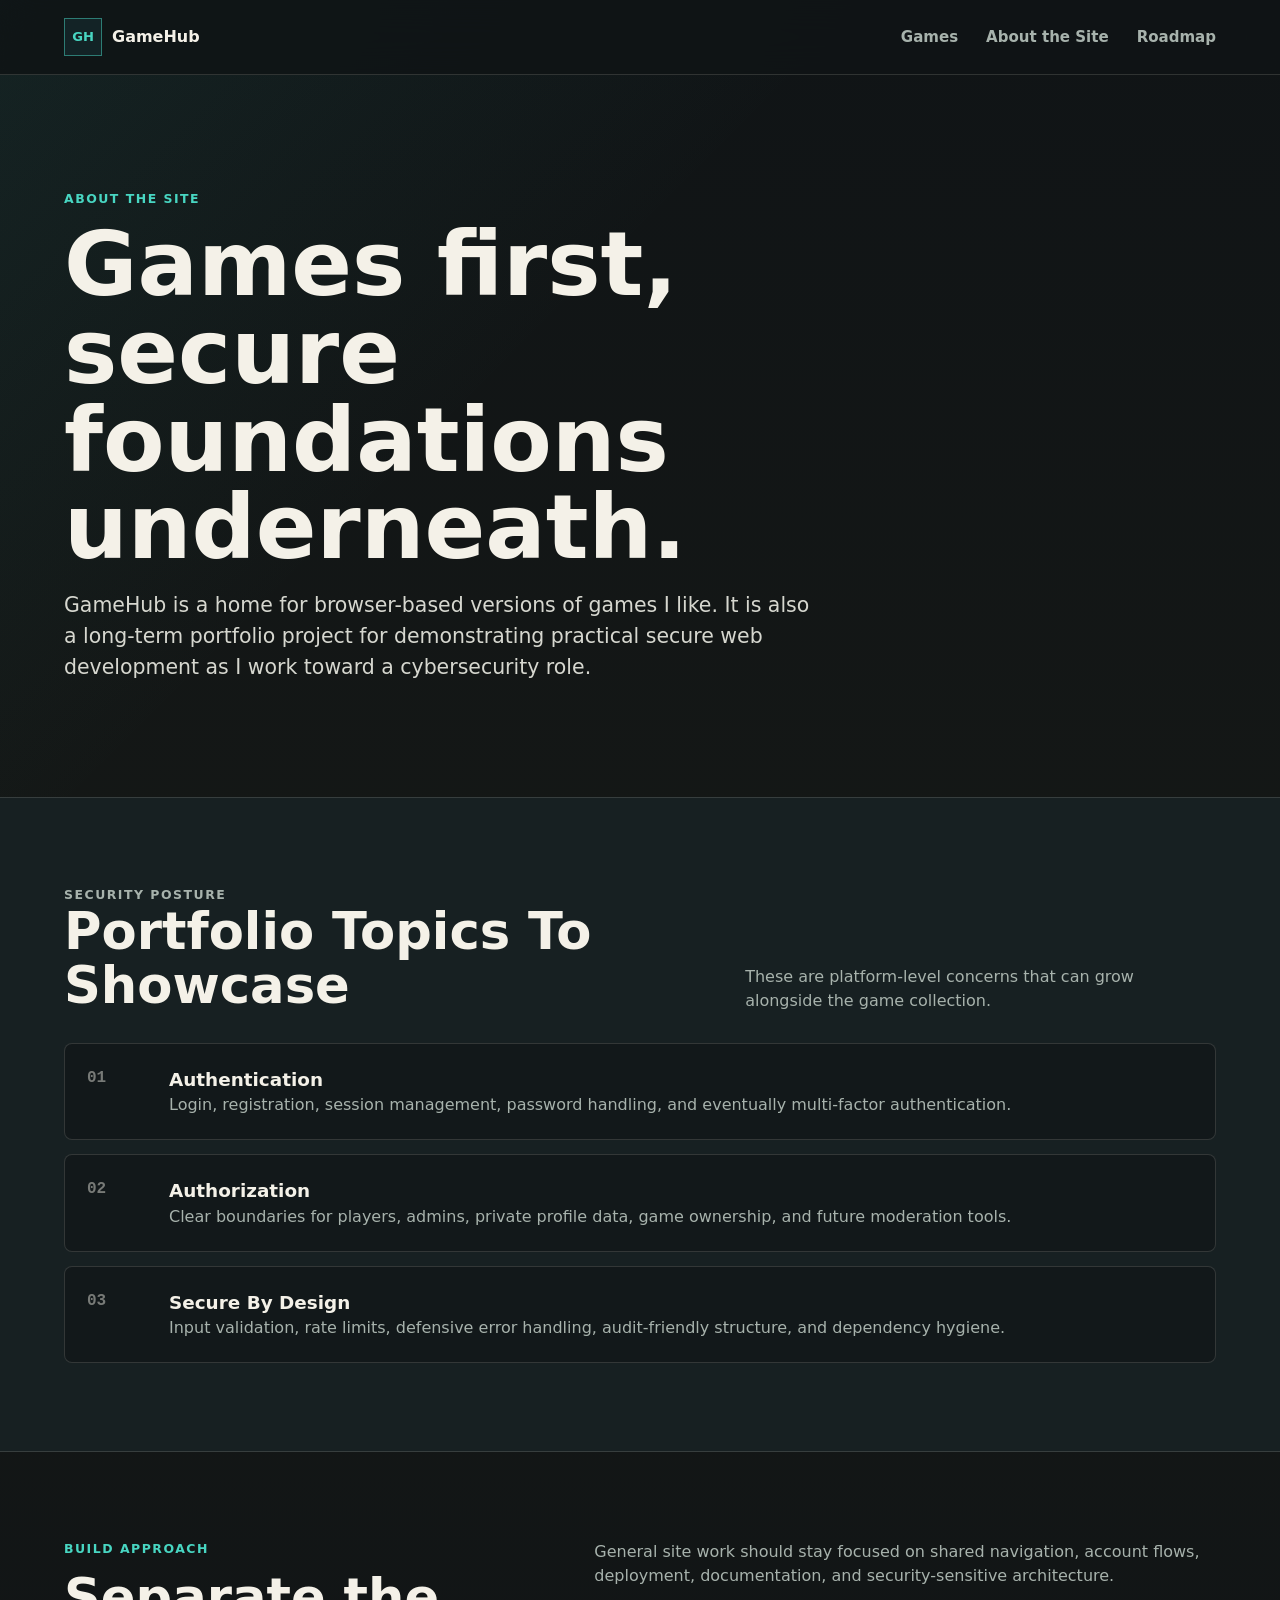
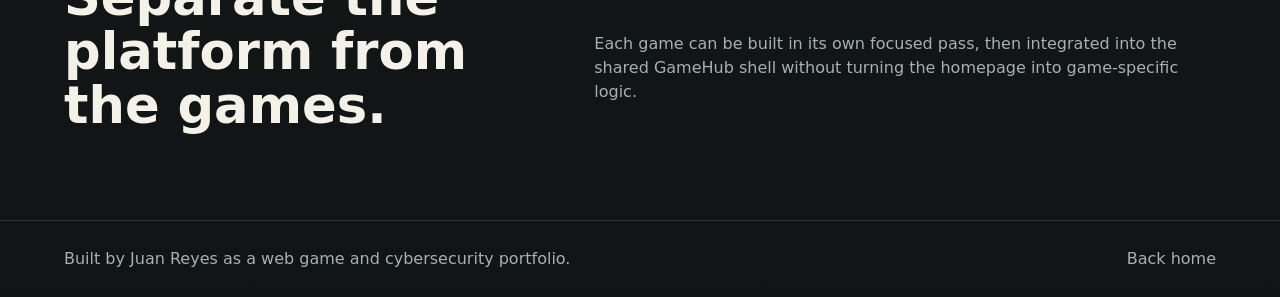
==== about.html @ 7355b630 "Added scaffholding for the app" ====
<!DOCTYPE html>
<html lang="en">
<head>
  <meta charset="UTF-8">
  <meta name="viewport" content="width=device-width, initial-scale=1.0">
  <title>About the Site | GameHub</title>
  <meta name="description" content="About GameHub, a browser game collection and cybersecurity portfolio project.">
  <link rel="stylesheet" href="styles.css">
</head>
<body>
  <header class="site-header">
    <a class="brand" href="index.html" aria-label="GameHub home">
      <span class="brand-mark">GH</span>
      <span>GameHub</span>
    </a>
    <nav class="site-nav" aria-label="Primary navigation">
      <a href="index.html#games">Games</a>
      <a href="about.html" aria-current="page">About the Site</a>
      <a href="index.html#roadmap">Roadmap</a>
    </nav>
  </header>

  <main>
    <section class="page-hero" aria-labelledby="about-title">
      <p class="eyebrow">About the site</p>
      <h1 id="about-title">Games first, secure foundations underneath.</h1>
      <p>
        GameHub is a home for browser-based versions of games I like. It is also a long-term portfolio project for demonstrating practical secure web development as I work toward a cybersecurity role.
      </p>
    </section>

    <section class="security-band" aria-labelledby="security-title">
      <div class="section-heading">
        <div>
          <p class="section-kicker">Security posture</p>
          <h2 id="security-title">Portfolio Topics To Showcase</h2>
        </div>
        <p>These are platform-level concerns that can grow alongside the game collection.</p>
      </div>

      <div class="security-list">
        <div class="security-item">
          <span class="security-number">01</span>
          <div>
            <h3>Authentication</h3>
            <p>Login, registration, session management, password handling, and eventually multi-factor authentication.</p>
          </div>
        </div>
        <div class="security-item">
          <span class="security-number">02</span>
          <div>
            <h3>Authorization</h3>
            <p>Clear boundaries for players, admins, private profile data, game ownership, and future moderation tools.</p>
          </div>
        </div>
        <div class="security-item">
          <span class="security-number">03</span>
          <div>
            <h3>Secure By Design</h3>
            <p>Input validation, rate limits, defensive error handling, audit-friendly structure, and dependency hygiene.</p>
          </div>
        </div>
      </div>
    </section>

    <section class="section about-notes" aria-labelledby="approach-title">
      <div>
        <p class="section-kicker">Build approach</p>
        <h2 id="approach-title">Separate the platform from the games.</h2>
      </div>
      <div class="note-list">
        <p>General site work should stay focused on shared navigation, account flows, deployment, documentation, and security-sensitive architecture.</p>
        <p>Each game can be built in its own focused pass, then integrated into the shared GameHub shell without turning the homepage into game-specific logic.</p>
      </div>
    </section>
  </main>

  <footer class="site-footer">
    <p>Built by Juan Reyes as a web game and cybersecurity portfolio.</p>
    <a href="index.html">Back home</a>
  </footer>
</body>
</html>
---- styles.css ----
:root {
  color-scheme: dark;
  --bg: #101416;
  --surface: #161d20;
  --surface-strong: #20282c;
  --text: #f4f1e8;
  --muted: #a7b2ac;
  --line: rgba(244, 241, 232, 0.14);
  --teal: #48d6c2;
  --amber: #f3b35d;
  --red: #e46666;
  --green: #9ad36a;
  --shadow: 0 24px 70px rgba(0, 0, 0, 0.34);
}

* {
  box-sizing: border-box;
}

html {
  scroll-behavior: smooth;
}

body {
  margin: 0;
  background:
    linear-gradient(135deg, rgba(72, 214, 194, 0.08), transparent 28%),
    linear-gradient(180deg, #101416 0%, #151816 55%, #101416 100%);
  color: var(--text);
  font-family: Inter, system-ui, -apple-system, BlinkMacSystemFont, "Segoe UI", sans-serif;
  line-height: 1.5;
}

a {
  color: inherit;
}

img {
  display: block;
  max-width: 100%;
}

.site-header {
  position: sticky;
  top: 0;
  z-index: 10;
  display: flex;
  align-items: center;
  justify-content: space-between;
  gap: 24px;
  padding: 18px clamp(20px, 5vw, 72px);
  background: rgba(16, 20, 22, 0.86);
  border-bottom: 1px solid var(--line);
  backdrop-filter: blur(18px);
}

.brand,
.site-nav,
.hero-actions,
.card-topline,
.site-footer {
  display: flex;
  align-items: center;
}

.brand {
  gap: 10px;
  color: var(--text);
  font-weight: 800;
  text-decoration: none;
}

.brand-mark {
  display: grid;
  width: 38px;
  height: 38px;
  place-items: center;
  border: 1px solid rgba(72, 214, 194, 0.5);
  background: #132326;
  color: var(--teal);
  font-size: 0.82rem;
  letter-spacing: 0;
}

.site-nav {
  gap: clamp(12px, 3vw, 28px);
  color: var(--muted);
  font-size: 0.94rem;
  font-weight: 600;
}

.site-nav a,
.site-footer a {
  text-decoration: none;
}

.site-nav a:hover,
.site-footer a:hover {
  color: var(--teal);
}

.hero {
  display: grid;
  grid-template-columns: minmax(0, 0.9fr) minmax(360px, 1.1fr);
  gap: clamp(28px, 5vw, 68px);
  min-height: calc(100vh - 76px);
  padding: clamp(44px, 8vw, 92px) clamp(20px, 5vw, 72px) clamp(34px, 6vw, 70px);
  align-items: center;
  border-bottom: 1px solid var(--line);
}

.page-hero {
  max-width: 980px;
  padding: clamp(64px, 9vw, 120px) clamp(20px, 5vw, 72px);
}

.page-hero h1 {
  max-width: 920px;
  font-size: clamp(3rem, 7vw, 6rem);
  line-height: 0.98;
}

.page-hero p:last-child {
  max-width: 760px;
  margin-bottom: 0;
  color: #d6d7cf;
  font-size: clamp(1.05rem, 2vw, 1.28rem);
}

.hero-copy {
  max-width: 690px;
}

.eyebrow,
.section-kicker {
  margin: 0 0 12px;
  color: var(--teal);
  font-size: 0.78rem;
  font-weight: 800;
  letter-spacing: 0.12em;
  text-transform: uppercase;
}

h1,
h2,
h3,
p {
  margin-top: 0;
}

h1 {
  margin-bottom: 18px;
  font-size: clamp(3.3rem, 7.5vw, 6.1rem);
  line-height: 0.9;
  letter-spacing: 0;
}

h2 {
  margin-bottom: 0;
  font-size: clamp(2rem, 4vw, 3.4rem);
  line-height: 1.05;
  letter-spacing: 0;
}

h3 {
  margin-bottom: 10px;
  font-size: 1.15rem;
  letter-spacing: 0;
}

.hero-lede {
  max-width: 620px;
  margin-bottom: 28px;
  color: #d6d7cf;
  font-size: clamp(1.02rem, 2vw, 1.22rem);
}

.hero-actions {
  flex-wrap: wrap;
  gap: 12px;
}

.button {
  display: inline-flex;
  min-height: 46px;
  align-items: center;
  justify-content: center;
  padding: 0 18px;
  border: 1px solid var(--line);
  border-radius: 6px;
  font-weight: 800;
  text-decoration: none;
}

.button.primary {
  background: var(--teal);
  color: #071311;
  border-color: transparent;
}

.button.secondary {
  background: rgba(244, 241, 232, 0.06);
  color: var(--text);
}

.hero-visual {
  overflow: hidden;
  border: 1px solid rgba(244, 241, 232, 0.16);
  border-radius: 8px;
  background: var(--surface);
  box-shadow: var(--shadow);
}

.hero-visual img {
  width: 100%;
  height: min(62vh, 620px);
  object-fit: cover;
}

.section,
.security-band {
  padding: clamp(54px, 7vw, 88px) clamp(20px, 5vw, 72px);
}

.intro,
.section-heading {
  display: grid;
  grid-template-columns: minmax(0, 0.95fr) minmax(260px, 0.72fr);
  gap: clamp(22px, 5vw, 60px);
  align-items: end;
}

.intro {
  background: #f4f1e8;
  color: #141615;
}

.intro .section-kicker {
  color: #0f8175;
}

.intro p:last-child,
.section-heading p {
  margin-bottom: 0;
  color: var(--muted);
}

.intro p:last-child {
  color: #4b5551;
  font-size: 1.05rem;
}

.game-grid {
  display: grid;
  grid-template-columns: repeat(4, minmax(0, 1fr));
  gap: 16px;
  margin-top: 28px;
}

.game-card {
  min-height: 230px;
  padding: 20px;
  border: 1px solid var(--line);
  border-radius: 8px;
  background: linear-gradient(180deg, rgba(244, 241, 232, 0.07), rgba(244, 241, 232, 0.03));
}

.game-card p,
.security-item p,
.roadmap li {
  color: var(--muted);
}

.card-topline {
  justify-content: space-between;
  gap: 14px;
  margin-bottom: 36px;
}

.status {
  display: inline-flex;
  align-items: center;
  min-height: 28px;
  padding: 0 10px;
  border-radius: 999px;
  font-size: 0.74rem;
  font-weight: 800;
  text-transform: uppercase;
}

.status.planned {
  background: rgba(243, 179, 93, 0.15);
  color: var(--amber);
}

.card-code,
.security-number {
  color: rgba(244, 241, 232, 0.45);
  font-family: "Segoe UI Mono", Consolas, monospace;
  font-weight: 700;
}

.security-band {
  background: #172022;
  border-block: 1px solid var(--line);
}

.security-list {
  display: grid;
  gap: 14px;
  margin-top: 30px;
}

.security-item {
  display: grid;
  grid-template-columns: 64px minmax(0, 1fr);
  gap: 18px;
  padding: 22px;
  border: 1px solid var(--line);
  border-radius: 8px;
  background: rgba(16, 20, 22, 0.54);
}

.security-item h3,
.security-item p {
  margin-bottom: 0;
}

.roadmap {
  display: grid;
  grid-template-columns: minmax(0, 0.7fr) minmax(300px, 1fr);
  gap: clamp(28px, 5vw, 72px);
}

.about-notes {
  display: grid;
  grid-template-columns: minmax(0, 0.75fr) minmax(300px, 1fr);
  gap: clamp(28px, 5vw, 72px);
}

.note-list {
  display: grid;
  gap: 16px;
}

.note-list p {
  margin-bottom: 0;
  color: var(--muted);
}

.roadmap ol {
  display: grid;
  gap: 14px;
  margin: 0;
  padding-left: 24px;
}

.roadmap li {
  padding-left: 10px;
}

.site-footer {
  justify-content: space-between;
  gap: 18px;
  padding: 26px clamp(20px, 5vw, 72px);
  border-top: 1px solid var(--line);
  color: var(--muted);
}

.site-footer p {
  margin: 0;
}

@media (max-width: 980px) {
  .hero,
  .intro,
  .section-heading,
  .roadmap,
  .about-notes {
    grid-template-columns: 1fr;
  }

  .hero {
    min-height: auto;
  }

  .hero-visual img {
    height: 420px;
  }

  .game-grid {
    grid-template-columns: repeat(2, minmax(0, 1fr));
  }
}

@media (max-width: 640px) {
  .site-header,
  .site-footer {
    align-items: flex-start;
    flex-direction: column;
  }

  .site-nav {
    width: 100%;
    justify-content: space-between;
  }

  .hero-visual img {
    height: 320px;
  }

  .game-grid {
    grid-template-columns: 1fr;
  }

  .security-item {
    grid-template-columns: 1fr;
  }
}
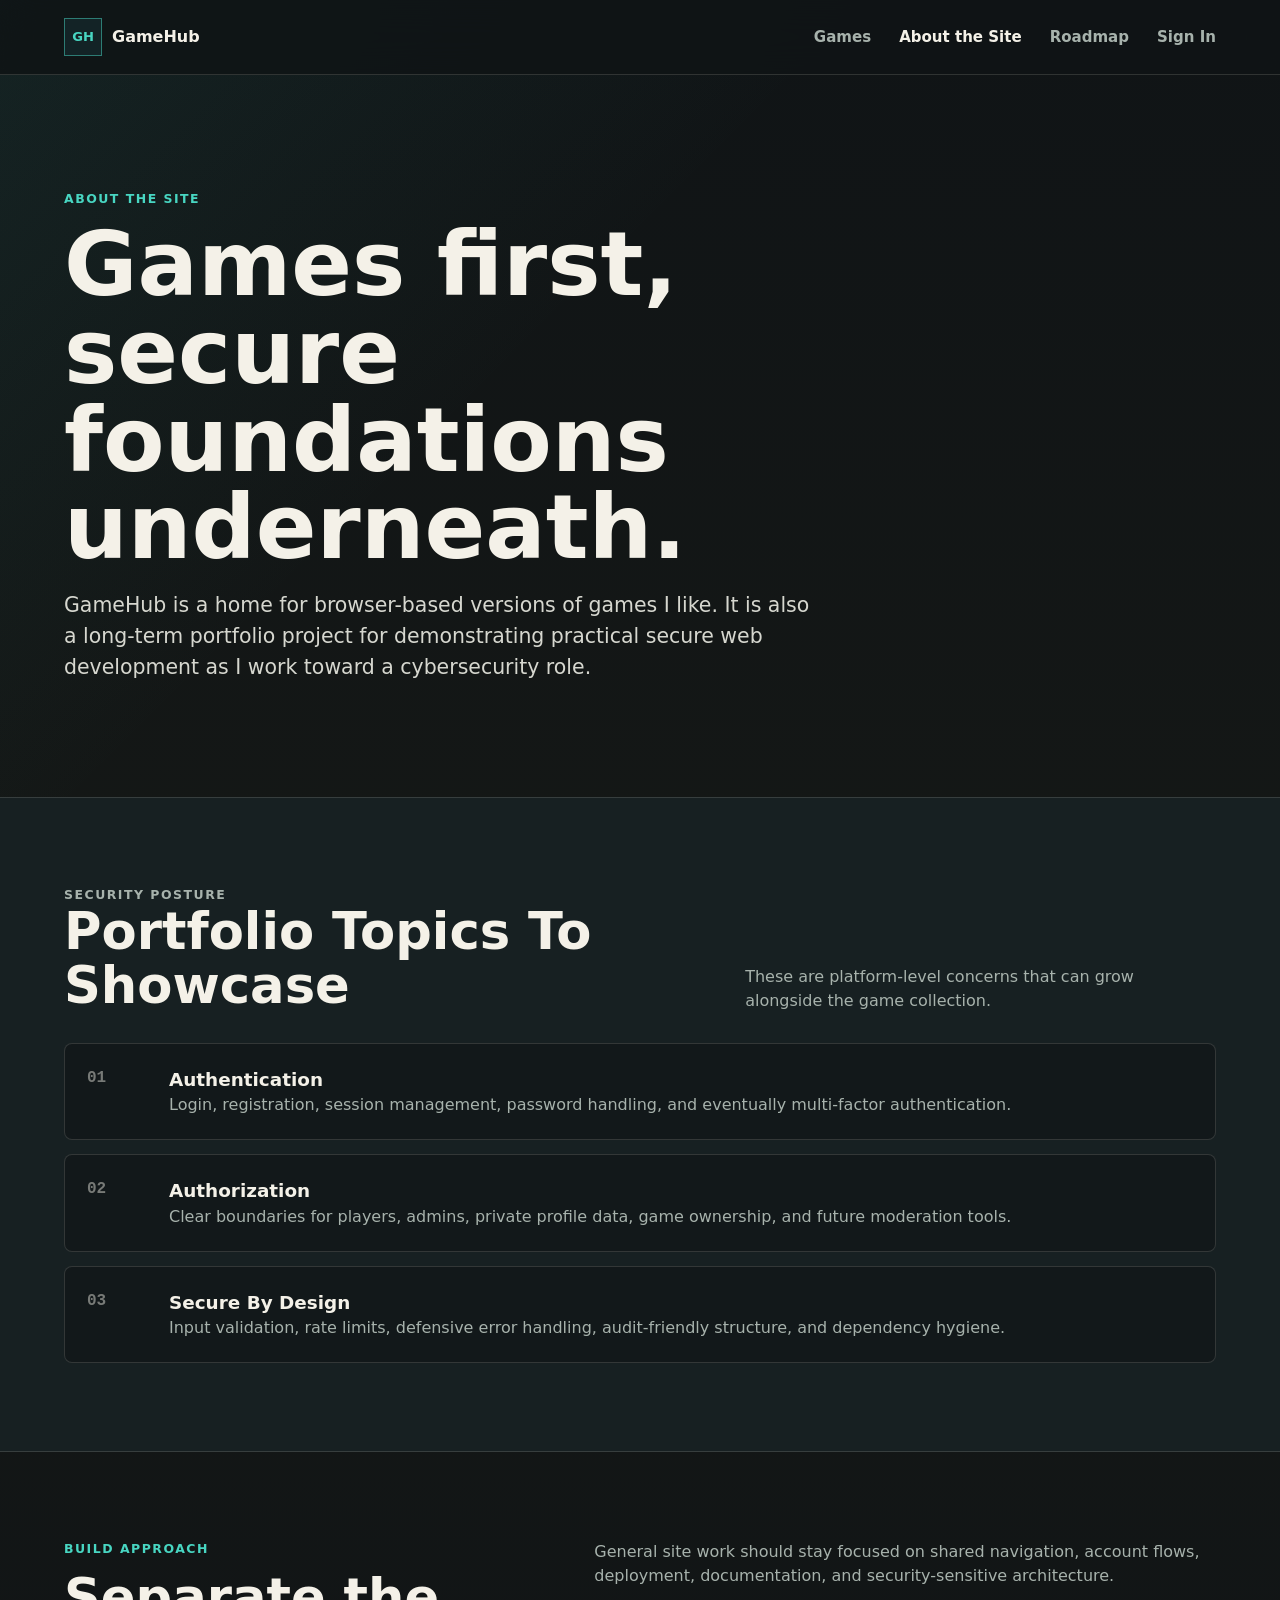
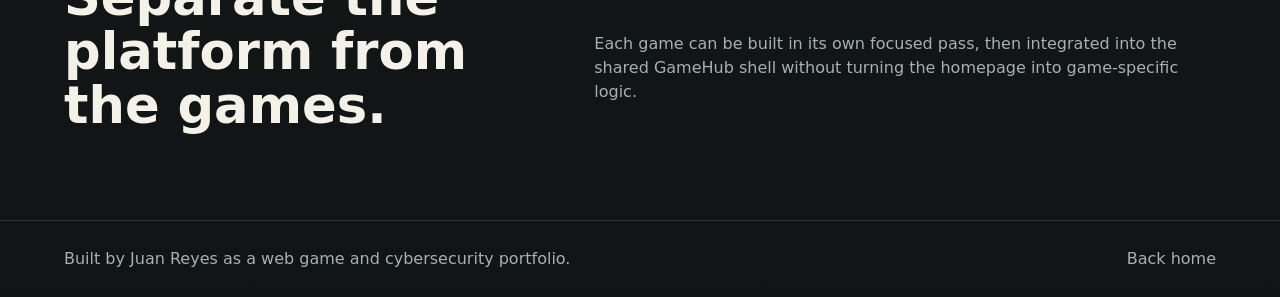
==== commit 1df91edb: "Basic login/register implemented" ====
--- a/about.html
+++ b/about.html
@@ -6,6 +6,7 @@
   <title>About the Site | GameHub</title>
   <meta name="description" content="About GameHub, a browser game collection and cybersecurity portfolio project.">
   <link rel="stylesheet" href="styles.css">
+  <script src="site-auth.js" defer></script>
 </head>
 <body>
   <header class="site-header">
@@ -17,6 +18,7 @@
       <a href="index.html#games">Games</a>
       <a href="about.html" aria-current="page">About the Site</a>
       <a href="index.html#roadmap">Roadmap</a>
+      <a href="auth.html" data-auth-nav>Sign In</a>
     </nav>
   </header>
 
--- a/styles.css
+++ b/styles.css
@@ -99,6 +99,163 @@
   color: var(--teal);
 }
 
+.site-nav a[aria-current="page"] {
+  color: var(--text);
+}
+
+.user-menu {
+  position: relative;
+}
+
+.user-menu-trigger,
+.user-menu-item {
+  display: inline-flex;
+  align-items: center;
+  border: 0;
+  color: inherit;
+  cursor: pointer;
+  font: inherit;
+}
+
+.user-menu-trigger {
+  gap: 8px;
+  padding: 0;
+  background: transparent;
+  color: var(--text);
+  font-weight: 800;
+}
+
+.user-menu-caret {
+  width: 0;
+  height: 0;
+  border-left: 4px solid transparent;
+  border-right: 4px solid transparent;
+  border-top: 5px solid currentColor;
+}
+
+.user-menu-dropdown {
+  position: absolute;
+  top: calc(100% + 14px);
+  right: 0;
+  min-width: 190px;
+  padding: 8px;
+  border: 1px solid var(--line);
+  border-radius: 8px;
+  background: #161d20;
+  box-shadow: var(--shadow);
+}
+
+.user-menu-item {
+  width: 100%;
+  min-height: 40px;
+  gap: 10px;
+  padding: 0 10px;
+  border-radius: 6px;
+  background: transparent;
+  text-align: left;
+}
+
+.user-menu-item:hover {
+  background: rgba(244, 241, 232, 0.08);
+  color: var(--teal);
+}
+
+.user-menu-item.danger {
+  color: #f09b9b;
+}
+
+.user-menu-item.danger:hover {
+  background: rgba(228, 102, 102, 0.12);
+  color: #ffd0d0;
+}
+
+.door-icon,
+.delete-icon {
+  width: 19px;
+  height: 19px;
+  fill: none;
+  stroke: currentColor;
+  stroke-linecap: round;
+  stroke-linejoin: round;
+  stroke-width: 2;
+}
+
+.modal-backdrop {
+  position: fixed;
+  inset: 0;
+  z-index: 30;
+  display: grid;
+  place-items: center;
+  padding: 20px;
+  background: rgba(0, 0, 0, 0.68);
+}
+
+.confirm-modal {
+  width: min(100%, 520px);
+  padding: 26px;
+  border: 1px solid rgba(228, 102, 102, 0.38);
+  border-radius: 8px;
+  background: #161d20;
+  box-shadow: var(--shadow);
+}
+
+.confirm-modal h2 {
+  margin-bottom: 14px;
+  font-size: clamp(1.8rem, 4vw, 2.6rem);
+}
+
+.confirm-modal p {
+  color: var(--muted);
+}
+
+.confirm-modal label {
+  display: block;
+  margin: 18px 0 8px;
+  color: var(--text);
+  font-weight: 800;
+}
+
+.confirm-modal input {
+  width: 100%;
+  min-height: 46px;
+  padding: 0 12px;
+  border: 1px solid var(--line);
+  border-radius: 6px;
+  background: #101416;
+  color: var(--text);
+  font: inherit;
+}
+
+.confirm-modal input:focus {
+  border-color: var(--red);
+  outline: 2px solid rgba(228, 102, 102, 0.2);
+}
+
+.modal-actions {
+  display: flex;
+  flex-wrap: wrap;
+  justify-content: flex-end;
+  gap: 10px;
+  margin-top: 20px;
+}
+
+.button.danger {
+  background: var(--red);
+  color: #170807;
+  border-color: transparent;
+}
+
+.button:disabled {
+  cursor: not-allowed;
+  opacity: 0.58;
+}
+
+.modal-message {
+  min-height: 24px;
+  margin: 16px 0 0;
+  color: #f09b9b;
+}
+
 .hero {
   display: grid;
   grid-template-columns: minmax(0, 0.9fr) minmax(360px, 1.1fr);
@@ -338,6 +495,215 @@
   gap: clamp(28px, 5vw, 72px);
 }
 
+.auth-layout {
+  display: grid;
+  grid-template-columns: minmax(0, 0.85fr) minmax(320px, 520px);
+  gap: clamp(30px, 6vw, 78px);
+  min-height: calc(100vh - 76px);
+  padding: clamp(54px, 8vw, 110px) clamp(20px, 5vw, 72px);
+  align-items: center;
+}
+
+.auth-copy h1 {
+  max-width: 820px;
+  font-size: clamp(3rem, 7vw, 5.8rem);
+  line-height: 0.98;
+}
+
+.auth-copy p:last-child {
+  max-width: 680px;
+  color: #d6d7cf;
+  font-size: 1.08rem;
+}
+
+.auth-panel {
+  padding: 24px;
+  border: 1px solid var(--line);
+  border-radius: 8px;
+  background: rgba(22, 29, 32, 0.92);
+  box-shadow: var(--shadow);
+}
+
+.auth-tabs {
+  display: grid;
+  grid-template-columns: repeat(2, minmax(0, 1fr));
+  gap: 8px;
+  margin-bottom: 24px;
+}
+
+.auth-tab {
+  min-height: 42px;
+  border: 1px solid var(--line);
+  border-radius: 6px;
+  background: rgba(244, 241, 232, 0.04);
+  color: var(--muted);
+  cursor: pointer;
+  font: inherit;
+  font-weight: 800;
+}
+
+.auth-tab.active {
+  border-color: rgba(72, 214, 194, 0.56);
+  background: rgba(72, 214, 194, 0.14);
+  color: var(--text);
+}
+
+.auth-panel form {
+  display: grid;
+  gap: 12px;
+}
+
+.auth-panel label {
+  color: var(--muted);
+  font-size: 0.86rem;
+  font-weight: 800;
+}
+
+.auth-panel input {
+  width: 100%;
+  min-height: 46px;
+  padding: 0 12px;
+  border: 1px solid var(--line);
+  border-radius: 6px;
+  background: #101416;
+  color: var(--text);
+  font: inherit;
+}
+
+.auth-panel input:focus {
+  border-color: var(--teal);
+  outline: 2px solid rgba(72, 214, 194, 0.2);
+}
+
+.password-field {
+  position: relative;
+}
+
+.password-field input {
+  padding-right: 50px;
+}
+
+.password-toggle {
+  position: absolute;
+  top: 50%;
+  right: 6px;
+  display: inline-grid;
+  width: 38px;
+  height: 38px;
+  place-items: center;
+  transform: translateY(-50%);
+  border: 0;
+  border-radius: 6px;
+  background: transparent;
+  color: var(--muted);
+  cursor: pointer;
+}
+
+.password-toggle:hover,
+.password-toggle:focus {
+  color: var(--teal);
+}
+
+.password-toggle:focus {
+  outline: 2px solid rgba(72, 214, 194, 0.2);
+}
+
+.eye-icon,
+.eye-off-icon {
+  width: 21px;
+  height: 21px;
+  fill: none;
+  stroke: currentColor;
+  stroke-linecap: round;
+  stroke-linejoin: round;
+  stroke-width: 2;
+}
+
+.password-toggle svg[hidden] {
+  display: none;
+}
+
+.password-requirements {
+  display: grid;
+  gap: 8px;
+  margin: -2px 0 2px;
+  padding: 0;
+  list-style: none;
+  color: var(--muted);
+  font-size: 0.84rem;
+}
+
+.password-requirements[hidden] {
+  display: none;
+}
+
+.password-requirements li {
+  display: grid;
+  grid-template-columns: 20px minmax(0, 1fr);
+  gap: 8px;
+  align-items: start;
+}
+
+.requirement-mark {
+  display: inline-grid;
+  width: 18px;
+  height: 18px;
+  place-items: center;
+  border-radius: 50%;
+  font-size: 0.78rem;
+  font-weight: 900;
+  line-height: 1;
+}
+
+.password-requirements li.unmet .requirement-mark {
+  background: rgba(228, 102, 102, 0.14);
+  color: var(--red);
+}
+
+.password-requirements li.met {
+  color: #dce8dc;
+}
+
+.password-requirements li.met .requirement-mark {
+  background: rgba(154, 211, 106, 0.16);
+  color: var(--green);
+}
+
+.auth-submit {
+  width: 100%;
+  margin-top: 10px;
+  cursor: pointer;
+}
+
+.auth-submit:disabled {
+  cursor: wait;
+  opacity: 0.65;
+}
+
+.auth-message {
+  min-height: 24px;
+  margin: 18px 0 0;
+  color: var(--muted);
+}
+
+.auth-message[data-type="success"] {
+  color: var(--green);
+}
+
+.auth-message[data-type="error"] {
+  color: var(--red);
+}
+
+.auth-session {
+  display: grid;
+  gap: 16px;
+}
+
+.session-title {
+  margin-bottom: 0;
+  color: var(--muted);
+}
+
 .note-list {
   display: grid;
   gap: 16px;
@@ -376,7 +742,8 @@
   .intro,
   .section-heading,
   .roadmap,
-  .about-notes {
+  .about-notes,
+  .auth-layout {
     grid-template-columns: 1fr;
   }
 
@@ -405,6 +772,11 @@
     justify-content: space-between;
   }
 
+  .user-menu-dropdown {
+    left: 0;
+    right: auto;
+  }
+
   .hero-visual img {
     height: 320px;
   }
